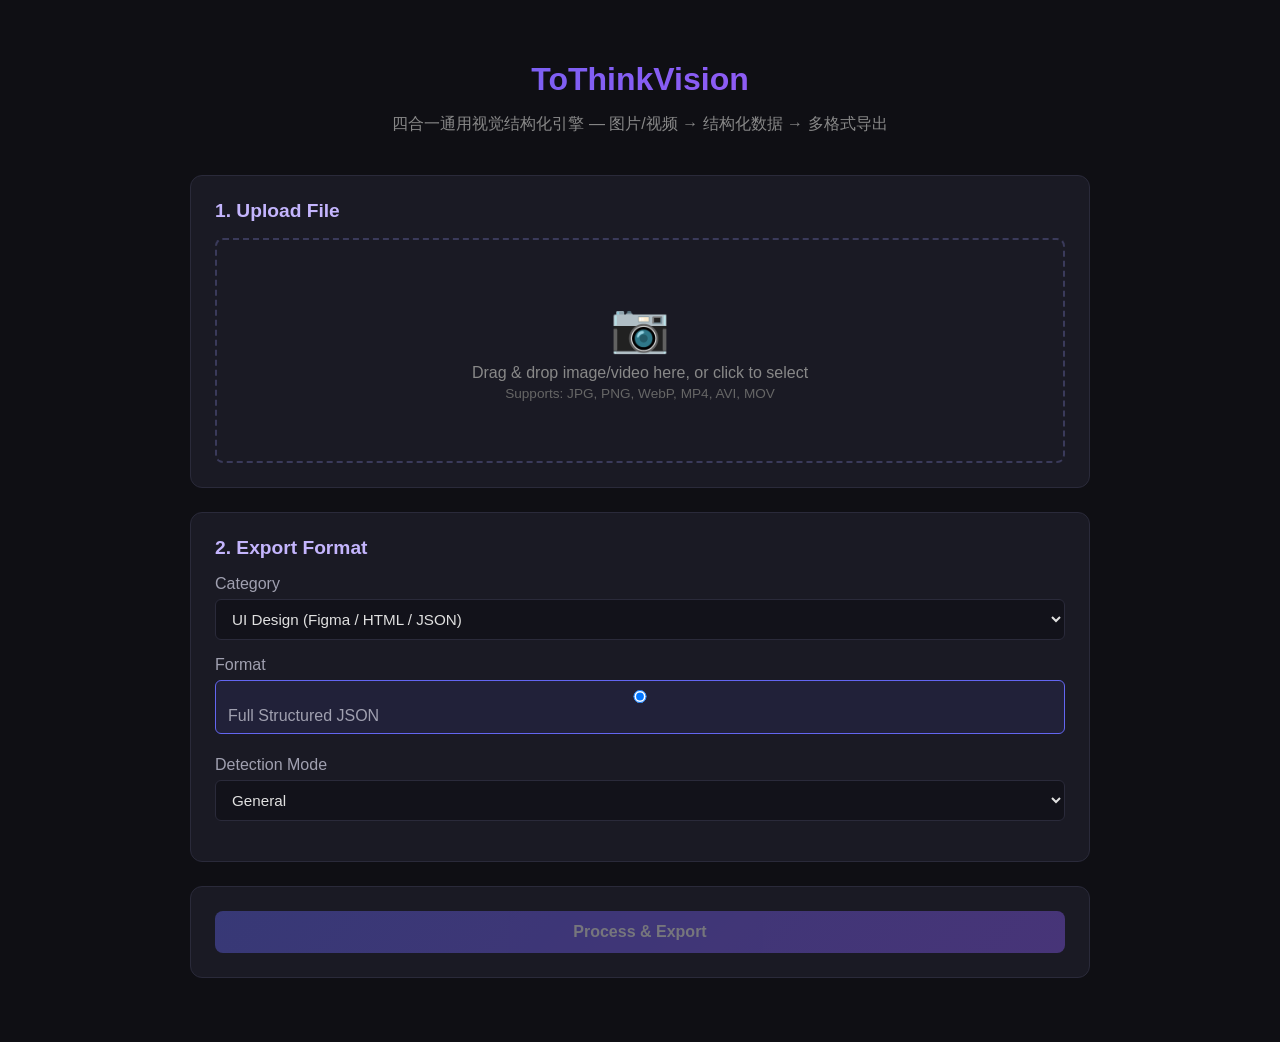
==== static/index.html @ 3fa17a68 "first commit" ====
<!DOCTYPE html>
<html lang="zh-CN">
<head>
  <meta charset="UTF-8">
  <meta name="viewport" content="width=device-width, initial-scale=1.0">
  <title>ToThinkVision — Universal Vision Structuring Engine</title>
  <link rel="stylesheet" href="/static/style.css">
</head>
<body>
  <div class="container">
    <h1>ToThinkVision</h1>
    <p class="subtitle">四合一通用视觉结构化引擎 — 图片/视频 → 结构化数据 → 多格式导出</p>

    <div class="card">
      <h2>1. Upload File</h2>
      <div class="upload-zone" id="uploadZone">
        <div class="icon">&#128247;</div>
        <p>Drag & drop image/video here, or click to select</p>
        <p style="font-size:0.85em;color:#666;margin-top:4px">Supports: JPG, PNG, WebP, MP4, AVI, MOV</p>
      </div>
      <input type="file" id="fileInput" accept="image/*,video/*">
      <div class="file-info" id="fileInfo">
        <span id="fileName"></span>
        <span id="fileSize" style="color:#888"></span>
      </div>
    </div>

    <div class="card">
      <h2>2. Export Format</h2>
      <div class="form-group">
        <label>Category</label>
        <select id="categorySelect">
          <option value="ui">UI Design (Figma / HTML / JSON)</option>
          <option value="game">Game Scene (Unity / UE / Collision)</option>
          <option value="video">Video Motion (AE / Trajectory / Markers)</option>
          <option value="embodied">Embodied AI (Robot / Pose / Action)</option>
          <option value="universal">Universal (Full JSON)</option>
        </select>
      </div>
      <div class="form-group">
        <label>Format</label>
        <div class="format-grid" id="formatGrid"></div>
      </div>
      <div class="form-group">
        <label>Detection Mode</label>
        <select id="modeSelect">
          <option value="general">General</option>
          <option value="ui">UI Mode</option>
          <option value="game">Game Mode</option>
          <option value="video">Video Mode</option>
          <option value="embodied">Embodied Mode</option>
        </select>
      </div>
    </div>

    <div class="card">
      <button class="btn btn-primary" id="processBtn" disabled>Process & Export</button>

      <div class="progress" id="progress">
        <div class="progress-bar"><div class="progress-bar-inner" id="progressBar"></div></div>
        <div class="progress-text" id="progressText">Processing...</div>
      </div>

      <div class="result" id="result">
        <div class="result-stats">
          <div class="stat"><div class="value" id="statObjects">0</div><div class="label">Objects</div></div>
          <div class="stat"><div class="value" id="statFrames">0</div><div class="label">Frames</div></div>
          <div class="stat"><div class="value" id="statTime">0s</div><div class="label">Processing Time</div></div>
        </div>
        <button class="btn btn-download" id="downloadBtn">Download Result</button>
      </div>

      <div class="error" id="error"></div>
    </div>
  </div>

<script>
const FORMAT_MAP = {
  ui: [
    { id: 'figma_json', label: 'Figma JSON' },
    { id: 'html_css', label: 'HTML/CSS' },
    { id: 'ui_json', label: 'UI JSON' },
  ],
  game: [
    { id: 'unity_json', label: 'Unity JSON' },
    { id: 'ue_json', label: 'UE JSON' },
    { id: 'collision_json', label: 'Collision Boxes' },
  ],
  video: [
    { id: 'ae_keyframes', label: 'AE Keyframes' },
    { id: 'video_trajectory', label: 'Trajectory CSV' },
    { id: 'pr_markers', label: 'PR Markers' },
  ],
  embodied: [
    { id: 'embodied_json', label: 'Embodied JSON' },
    { id: 'robot_action', label: 'Robot Actions' },
    { id: 'pose_csv', label: 'Pose CSV' },
  ],
  universal: [
    { id: 'full_json', label: 'Full Structured JSON' },
  ],
};

let selectedFile = null;
let selectedFormat = 'full_json';
let resultData = null;

// Format options
function renderFormats(category) {
  const grid = document.getElementById('formatGrid');
  const formats = FORMAT_MAP[category] || FORMAT_MAP.universal;
  grid.innerHTML = '';
  formats.forEach((fmt, i) => {
    const label = document.createElement('label');
    label.className = 'format-option' + (i === 0 ? ' selected' : '');
    label.innerHTML = `<input type="radio" name="format" value="${fmt.id}" ${i === 0 ? 'checked' : ''}> ${fmt.label}`;
    label.querySelector('input').addEventListener('change', () => {
      document.querySelectorAll('.format-option').forEach(el => el.classList.remove('selected'));
      label.classList.add('selected');
      selectedFormat = fmt.id;
    });
    grid.appendChild(label);
  });
  if (formats.length > 0) selectedFormat = formats[0].id;
}

document.getElementById('categorySelect').addEventListener('change', (e) => {
  renderFormats(e.target.value);
});
renderFormats('universal');

// File upload
const uploadZone = document.getElementById('uploadZone');
const fileInput = document.getElementById('fileInput');

uploadZone.addEventListener('click', () => fileInput.click());
uploadZone.addEventListener('dragover', (e) => { e.preventDefault(); uploadZone.classList.add('dragover'); });
uploadZone.addEventListener('dragleave', () => uploadZone.classList.remove('dragover'));
uploadZone.addEventListener('drop', (e) => {
  e.preventDefault();
  uploadZone.classList.remove('dragover');
  if (e.dataTransfer.files.length) handleFile(e.dataTransfer.files[0]);
});
fileInput.addEventListener('change', () => { if (fileInput.files.length) handleFile(fileInput.files[0]); });

function handleFile(file) {
  selectedFile = file;
  document.getElementById('fileName').textContent = file.name;
  document.getElementById('fileSize').textContent = formatSize(file.size);
  document.getElementById('fileInfo').classList.add('visible');
  document.getElementById('processBtn').disabled = false;
  hideError();
  hideResult();
}

function formatSize(bytes) {
  if (bytes < 1024) return bytes + ' B';
  if (bytes < 1024 * 1024) return (bytes / 1024).toFixed(1) + ' KB';
  return (bytes / (1024 * 1024)).toFixed(1) + ' MB';
}

// Process
document.getElementById('processBtn').addEventListener('click', async () => {
  if (!selectedFile) return;

  const btn = document.getElementById('processBtn');
  btn.disabled = true;
  showProgress('Uploading and processing...');
  hideError();
  hideResult();

  const formData = new FormData();
  formData.append('file', selectedFile);
  formData.append('export_format', selectedFormat);
  formData.append('mode', document.getElementById('modeSelect').value);

  try {
    const resp = await fetch('/api/process', { method: 'POST', body: formData });
    if (!resp.ok) {
      const err = await resp.json();
      throw new Error(err.detail || 'Processing failed');
    }
    resultData = await resp.json();
    showResult(resultData);
  } catch (err) {
    showError(err.message);
  } finally {
    btn.disabled = false;
    hideProgress();
  }
});

function showProgress(text) {
  const el = document.getElementById('progress');
  el.classList.add('visible');
  document.getElementById('progressText').textContent = text;
  document.getElementById('progressBar').style.width = '100%';
}
function hideProgress() {
  document.getElementById('progress').classList.remove('visible');
}

function showResult(data) {
  document.getElementById('statObjects').textContent = data.objects_found;
  document.getElementById('statFrames').textContent = data.frames_processed;
  document.getElementById('statTime').textContent = data.processing_time + 's';
  document.getElementById('result').classList.add('visible');
}
function hideResult() {
  document.getElementById('result').classList.remove('visible');
}

function showError(msg) {
  const el = document.getElementById('error');
  el.textContent = msg;
  el.classList.add('visible');
}
function hideError() {
  document.getElementById('error').classList.remove('visible');
}

// Download
document.getElementById('downloadBtn').addEventListener('click', async () => {
  if (!resultData) return;
  try {
    const resp = await fetch(`/api/download/${resultData.output_file}`);
    const blob = await resp.blob();
    const url = URL.createObjectURL(blob);
    const a = document.createElement('a');
    a.href = url;
    a.download = resultData.output_file;
    a.click();
    URL.revokeObjectURL(url);
  } catch (err) {
    showError('Download failed: ' + err.message);
  }
});
</script>
</body>
</html>
---- static/style.css ----
body {
  font-family: -apple-system, BlinkMacSystemFont, 'Segoe UI', Roboto, sans-serif;
  margin: 0;
  padding: 0;
  background: #0f0f14;
  color: #e0e0e0;
  min-height: 100vh;
}

.container {
  max-width: 900px;
  margin: 0 auto;
  padding: 40px 20px;
}

h1 {
  text-align: center;
  font-size: 2em;
  margin-bottom: 8px;
  background: linear-gradient(135deg, #6366f1, #a855f7);
  -webkit-background-clip: text;
  -webkit-text-fill-color: transparent;
}

.subtitle {
  text-align: center;
  color: #888;
  margin-bottom: 40px;
}

.card {
  background: #1a1a24;
  border: 1px solid #2a2a3a;
  border-radius: 12px;
  padding: 24px;
  margin-bottom: 24px;
}

.card h2 {
  margin-top: 0;
  font-size: 1.2em;
  color: #c4b5fd;
}

.upload-zone {
  border: 2px dashed #3a3a5a;
  border-radius: 8px;
  padding: 60px 20px;
  text-align: center;
  cursor: pointer;
  transition: border-color 0.2s, background 0.2s;
}

.upload-zone:hover, .upload-zone.dragover {
  border-color: #6366f1;
  background: rgba(99, 102, 241, 0.05);
}

.upload-zone p {
  margin: 8px 0 0;
  color: #888;
}

.upload-zone .icon {
  font-size: 3em;
  color: #6366f1;
}

#fileInput { display: none; }

.file-info {
  display: none;
  margin-top: 16px;
  padding: 12px;
  background: #12121a;
  border-radius: 6px;
  font-size: 0.9em;
}

.file-info.visible { display: flex; align-items: center; gap: 12px; }

.form-group {
  margin-bottom: 16px;
}

.form-group label {
  display: block;
  margin-bottom: 6px;
  font-weight: 500;
  color: #a0a0b0;
}

.form-group select, .form-group input {
  width: 100%;
  padding: 10px 12px;
  background: #12121a;
  border: 1px solid #2a2a3a;
  border-radius: 6px;
  color: #e0e0e0;
  font-size: 0.95em;
}

.form-group select:focus, .form-group input:focus {
  outline: none;
  border-color: #6366f1;
}

.btn {
  display: inline-flex;
  align-items: center;
  justify-content: center;
  padding: 12px 24px;
  border: none;
  border-radius: 8px;
  font-size: 1em;
  font-weight: 600;
  cursor: pointer;
  transition: background 0.2s;
  width: 100%;
}

.btn-primary {
  background: linear-gradient(135deg, #6366f1, #8b5cf6);
  color: white;
}

.btn-primary:hover { opacity: 0.9; }
.btn-primary:disabled { opacity: 0.4; cursor: not-allowed; }

.progress {
  display: none;
  margin-top: 16px;
}

.progress.visible { display: block; }

.progress-bar {
  height: 4px;
  background: #2a2a3a;
  border-radius: 2px;
  overflow: hidden;
}

.progress-bar-inner {
  height: 100%;
  width: 0%;
  background: linear-gradient(90deg, #6366f1, #a855f7);
  transition: width 0.3s;
  animation: pulse 1.5s ease-in-out infinite;
}

@keyframes pulse {
  0%, 100% { opacity: 1; }
  50% { opacity: 0.6; }
}

.progress-text {
  margin-top: 8px;
  font-size: 0.85em;
  color: #888;
  text-align: center;
}

.result {
  display: none;
  margin-top: 16px;
}

.result.visible { display: block; }

.result-stats {
  display: grid;
  grid-template-columns: repeat(auto-fit, minmax(140px, 1fr));
  gap: 12px;
  margin-bottom: 16px;
}

.stat {
  background: #12121a;
  padding: 12px;
  border-radius: 6px;
  text-align: center;
}

.stat .value {
  font-size: 1.5em;
  font-weight: 700;
  color: #a855f7;
}

.stat .label {
  font-size: 0.8em;
  color: #888;
  margin-top: 4px;
}

.btn-download {
  background: #059669;
  color: white;
}

.btn-download:hover { background: #047857; }

.error {
  display: none;
  margin-top: 16px;
  padding: 12px;
  background: #2d1215;
  border: 1px solid #6b2128;
  border-radius: 6px;
  color: #fca5a5;
}

.error.visible { display: block; }

.format-grid {
  display: grid;
  grid-template-columns: repeat(auto-fit, minmax(200px, 1fr));
  gap: 8px;
}

.format-option {
  display: flex;
  align-items: center;
  gap: 8px;
  padding: 8px 12px;
  background: #12121a;
  border: 1px solid #2a2a3a;
  border-radius: 6px;
  cursor: pointer;
  transition: border-color 0.2s;
}

.format-option:hover { border-color: #6366f1; }
.format-option input { margin: 0; }
.format-option.selected { border-color: #6366f1; background: rgba(99,102,241,0.1); }
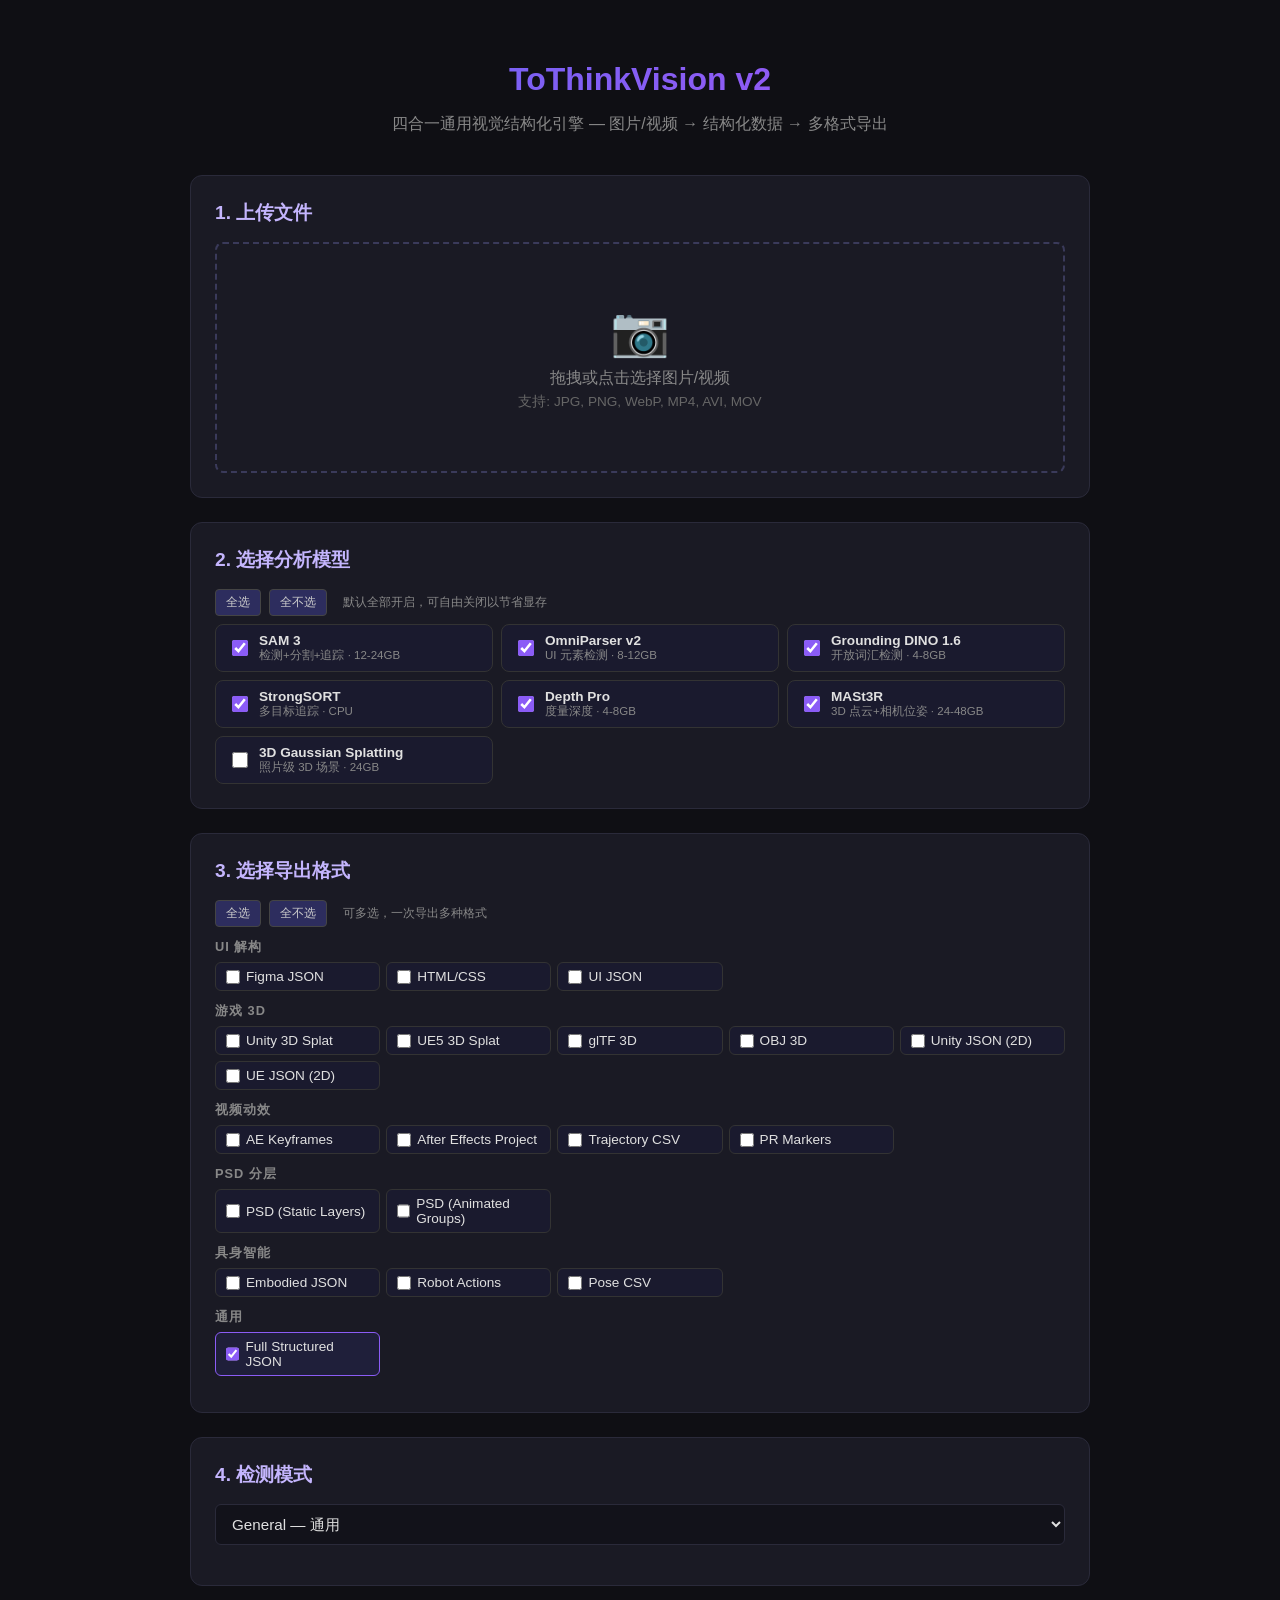
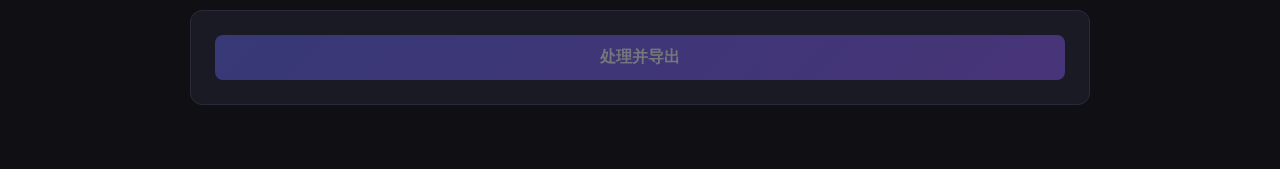
==== commit 589fa7ca: "sync" ====
--- a/static/index.html
+++ b/static/index.html
@@ -3,22 +3,44 @@
 <head>
   <meta charset="UTF-8">
   <meta name="viewport" content="width=device-width, initial-scale=1.0">
-  <title>ToThinkVision — Universal Vision Structuring Engine</title>
+  <title>ToThinkVision v2 — Universal Vision Structuring Engine</title>
   <link rel="stylesheet" href="/static/style.css">
+  <style>
+    .model-section { display: grid; grid-template-columns: repeat(auto-fill, minmax(220px, 1fr)); gap: 8px; margin-top: 8px; }
+    .model-toggle { display: flex; align-items: center; gap: 8px; padding: 8px 12px; background: #1a1a2e; border: 1px solid #333; border-radius: 8px; cursor: pointer; transition: border-color 0.2s; }
+    .model-toggle:hover { border-color: #666; }
+    .model-toggle input[type=checkbox] { accent-color: #8b5cf6; width: 16px; height: 16px; }
+    .model-toggle .model-info { flex: 1; }
+    .model-toggle .model-name { font-size: 0.85em; font-weight: 600; }
+    .model-toggle .model-desc { font-size: 0.72em; color: #888; }
+    .format-option { display: flex; align-items: center; gap: 6px; padding: 6px 10px; background: #1a1a2e; border: 1px solid #333; border-radius: 6px; cursor: pointer; transition: all 0.2s; font-size: 0.85em; }
+    .format-option:hover { border-color: #666; }
+    .format-option.selected { border-color: #8b5cf6; background: #1f1f3a; }
+    .format-option input[type=checkbox] { accent-color: #8b5cf6; width: 14px; height: 14px; }
+    .format-section { margin-bottom: 12px; }
+    .format-section h4 { margin: 0 0 6px; font-size: 0.8em; color: #888; text-transform: uppercase; letter-spacing: 1px; }
+    .format-section .format-grid { display: grid; grid-template-columns: repeat(auto-fill, minmax(160px, 1fr)); gap: 6px; }
+    .btn-all { padding: 4px 10px; font-size: 0.75em; background: #2d2d5e; border: 1px solid #444; border-radius: 4px; color: #ccc; cursor: pointer; }
+    .btn-all:hover { background: #3d3d7e; }
+    .export-list { margin-top: 12px; }
+    .export-item { display: flex; justify-content: space-between; align-items: center; padding: 6px 10px; background: #1a1a2e; border: 1px solid #333; border-radius: 6px; margin-bottom: 4px; }
+    .export-item a { color: #8b5cf6; text-decoration: none; font-size: 0.85em; }
+    .export-item a:hover { text-decoration: underline; }
+  </style>
 </head>
 <body>
   <div class="container">
-    <h1>ToThinkVision</h1>
+    <h1>ToThinkVision v2</h1>
     <p class="subtitle">四合一通用视觉结构化引擎 — 图片/视频 → 结构化数据 → 多格式导出</p>
 
     <div class="card">
-      <h2>1. Upload File</h2>
+      <h2>1. 上传文件</h2>
       <div class="upload-zone" id="uploadZone">
         <div class="icon">&#128247;</div>
-        <p>Drag & drop image/video here, or click to select</p>
-        <p style="font-size:0.85em;color:#666;margin-top:4px">Supports: JPG, PNG, WebP, MP4, AVI, MOV</p>
-      </div>
-      <input type="file" id="fileInput" accept="image/*,video/*">
+        <p>拖拽或点击选择图片/视频</p>
+        <p style="font-size:0.85em;color:#666;margin-top:4px">支持: JPG, PNG, WebP, MP4, AVI, MOV</p>
+      </div>
+      <input type="file" id="fileInput" accept="image/*,video/*" style="display:none">
       <div class="file-info" id="fileInfo">
         <span id="fileName"></span>
         <span id="fileSize" style="color:#888"></span>
@@ -26,48 +48,62 @@
     </div>
 
     <div class="card">
-      <h2>2. Export Format</h2>
+      <h2>2. 选择分析模型</h2>
+      <div style="display:flex;gap:8px;align-items:center;margin-bottom:8px">
+        <button class="btn-all" id="selectAllModels">全选</button>
+        <button class="btn-all" id="selectNoModels">全不选</button>
+        <span style="font-size:0.75em;color:#888;margin-left:8px">默认全部开启，可自由关闭以节省显存</span>
+      </div>
+      <div class="model-section" id="modelSection">
+        <label class="model-toggle"><input type="checkbox" checked data-model="enable_sam3"><div class="model-info"><div class="model-name">SAM 3</div><div class="model-desc">检测+分割+追踪 · 12-24GB</div></div></label>
+        <label class="model-toggle"><input type="checkbox" checked data-model="enable_omniparser"><div class="model-info"><div class="model-name">OmniParser v2</div><div class="model-desc">UI 元素检测 · 8-12GB</div></div></label>
+        <label class="model-toggle"><input type="checkbox" checked data-model="enable_grounding_dino"><div class="model-info"><div class="model-name">Grounding DINO 1.6</div><div class="model-desc">开放词汇检测 · 4-8GB</div></div></label>
+        <label class="model-toggle"><input type="checkbox" checked data-model="enable_strongsort"><div class="model-info"><div class="model-name">StrongSORT</div><div class="model-desc">多目标追踪 · CPU</div></div></label>
+        <label class="model-toggle"><input type="checkbox" checked data-model="enable_depth_pro"><div class="model-info"><div class="model-name">Depth Pro</div><div class="model-desc">度量深度 · 4-8GB</div></div></label>
+        <label class="model-toggle"><input type="checkbox" checked data-model="enable_mast3r"><div class="model-info"><div class="model-name">MASt3R</div><div class="model-desc">3D 点云+相机位姿 · 24-48GB</div></div></label>
+        <label class="model-toggle"><input type="checkbox" data-model="enable_gaussian_splatting"><div class="model-info"><div class="model-name">3D Gaussian Splatting</div><div class="model-desc">照片级 3D 场景 · 24GB</div></div></label>
+      </div>
+    </div>
+
+    <div class="card">
+      <h2>3. 选择导出格式</h2>
+      <div style="display:flex;gap:8px;align-items:center;margin-bottom:12px">
+        <button class="btn-all" id="selectAllFormats">全选</button>
+        <button class="btn-all" id="selectNoFormats">全不选</button>
+        <span style="font-size:0.75em;color:#888;margin-left:8px">可多选，一次导出多种格式</span>
+      </div>
+      <div id="formatsContainer"></div>
+    </div>
+
+    <div class="card">
+      <h2>4. 检测模式</h2>
       <div class="form-group">
-        <label>Category</label>
-        <select id="categorySelect">
-          <option value="ui">UI Design (Figma / HTML / JSON)</option>
-          <option value="game">Game Scene (Unity / UE / Collision)</option>
-          <option value="video">Video Motion (AE / Trajectory / Markers)</option>
-          <option value="embodied">Embodied AI (Robot / Pose / Action)</option>
-          <option value="universal">Universal (Full JSON)</option>
+        <select id="modeSelect">
+          <option value="general">General — 通用</option>
+          <option value="ui">UI — 界面设计</option>
+          <option value="game">Game — 游戏场景</option>
+          <option value="video">Video — 视频动效</option>
+          <option value="embodied">Embodied — 具身智能</option>
         </select>
       </div>
-      <div class="form-group">
-        <label>Format</label>
-        <div class="format-grid" id="formatGrid"></div>
-      </div>
-      <div class="form-group">
-        <label>Detection Mode</label>
-        <select id="modeSelect">
-          <option value="general">General</option>
-          <option value="ui">UI Mode</option>
-          <option value="game">Game Mode</option>
-          <option value="video">Video Mode</option>
-          <option value="embodied">Embodied Mode</option>
-        </select>
-      </div>
-    </div>
-
-    <div class="card">
-      <button class="btn btn-primary" id="processBtn" disabled>Process & Export</button>
+    </div>
+
+    <div class="card">
+      <button class="btn btn-primary" id="processBtn" disabled>处理并导出</button>
 
       <div class="progress" id="progress">
         <div class="progress-bar"><div class="progress-bar-inner" id="progressBar"></div></div>
-        <div class="progress-text" id="progressText">Processing...</div>
+        <div class="progress-text" id="progressText">处理中...</div>
       </div>
 
       <div class="result" id="result">
         <div class="result-stats">
-          <div class="stat"><div class="value" id="statObjects">0</div><div class="label">Objects</div></div>
-          <div class="stat"><div class="value" id="statFrames">0</div><div class="label">Frames</div></div>
-          <div class="stat"><div class="value" id="statTime">0s</div><div class="label">Processing Time</div></div>
+          <div class="stat"><div class="value" id="statObjects">0</div><div class="label">物体数</div></div>
+          <div class="stat"><div class="value" id="statFrames">0</div><div class="label">帧数</div></div>
+          <div class="stat"><div class="value" id="statTime">0s</div><div class="label">处理时间</div></div>
+          <div class="stat"><div class="value" id="statPoints">0</div><div class="label">点云数</div></div>
         </div>
-        <button class="btn btn-download" id="downloadBtn">Download Result</button>
+        <div id="exportList" class="export-list"></div>
       </div>
 
       <div class="error" id="error"></div>
@@ -75,21 +111,29 @@
   </div>
 
 <script>
-const FORMAT_MAP = {
+const ALL_FORMATS = {
   ui: [
     { id: 'figma_json', label: 'Figma JSON' },
     { id: 'html_css', label: 'HTML/CSS' },
     { id: 'ui_json', label: 'UI JSON' },
   ],
-  game: [
-    { id: 'unity_json', label: 'Unity JSON' },
-    { id: 'ue_json', label: 'UE JSON' },
-    { id: 'collision_json', label: 'Collision Boxes' },
+  game_3d: [
+    { id: 'unity_splat', label: 'Unity 3D Splat' },
+    { id: 'ue_splat', label: 'UE5 3D Splat' },
+    { id: 'gltf', label: 'glTF 3D' },
+    { id: 'obj_3d', label: 'OBJ 3D' },
+    { id: 'unity_json', label: 'Unity JSON (2D)' },
+    { id: 'ue_json', label: 'UE JSON (2D)' },
   ],
   video: [
     { id: 'ae_keyframes', label: 'AE Keyframes' },
+    { id: 'ae_project', label: 'After Effects Project' },
     { id: 'video_trajectory', label: 'Trajectory CSV' },
     { id: 'pr_markers', label: 'PR Markers' },
+  ],
+  psd: [
+    { id: 'psd_static', label: 'PSD (Static Layers)' },
+    { id: 'psd_animated', label: 'PSD (Animated Groups)' },
   ],
   embodied: [
     { id: 'embodied_json', label: 'Embodied JSON' },
@@ -102,32 +146,53 @@
 };
 
 let selectedFile = null;
-let selectedFormat = 'full_json';
+let selectedFormats = new Set(['full_json']);
 let resultData = null;
 
-// Format options
-function renderFormats(category) {
-  const grid = document.getElementById('formatGrid');
-  const formats = FORMAT_MAP[category] || FORMAT_MAP.universal;
-  grid.innerHTML = '';
-  formats.forEach((fmt, i) => {
-    const label = document.createElement('label');
-    label.className = 'format-option' + (i === 0 ? ' selected' : '');
-    label.innerHTML = `<input type="radio" name="format" value="${fmt.id}" ${i === 0 ? 'checked' : ''}> ${fmt.label}`;
-    label.querySelector('input').addEventListener('change', () => {
-      document.querySelectorAll('.format-option').forEach(el => el.classList.remove('selected'));
-      label.classList.add('selected');
-      selectedFormat = fmt.id;
+function renderAllFormats() {
+  const container = document.getElementById('formatsContainer');
+  container.innerHTML = '';
+  for (const [section, formats] of Object.entries(ALL_FORMATS)) {
+    const sec = document.createElement('div');
+    sec.className = 'format-section';
+    const h4 = document.createElement('h4');
+    const labels = { ui: 'UI 解构', game_3d: '游戏 3D', video: '视频动效', psd: 'PSD 分层', embodied: '具身智能', universal: '通用' };
+    h4.textContent = labels[section] || section;
+    sec.appendChild(h4);
+    const grid = document.createElement('div');
+    grid.className = 'format-grid';
+    formats.forEach(fmt => {
+      const label = document.createElement('label');
+      label.className = 'format-option' + (selectedFormats.has(fmt.id) ? ' selected' : '');
+      label.innerHTML = `<input type="checkbox" data-format="${fmt.id}" ${selectedFormats.has(fmt.id) ? 'checked' : ''}> ${fmt.label}`;
+      const cb = label.querySelector('input');
+      cb.addEventListener('change', () => {
+        if (cb.checked) selectedFormats.add(fmt.id); else selectedFormats.delete(fmt.id);
+        label.classList.toggle('selected', cb.checked);
+      });
+      grid.appendChild(label);
     });
-    grid.appendChild(label);
-  });
-  if (formats.length > 0) selectedFormat = formats[0].id;
-}
-
-document.getElementById('categorySelect').addEventListener('change', (e) => {
-  renderFormats(e.target.value);
-});
-renderFormats('universal');
+    sec.appendChild(grid);
+    container.appendChild(sec);
+  }
+}
+renderAllFormats();
+
+document.getElementById('selectAllFormats').addEventListener('click', () => {
+  for (const formats of Object.values(ALL_FORMATS)) formats.forEach(f => selectedFormats.add(f.id));
+  renderAllFormats();
+});
+document.getElementById('selectNoFormats').addEventListener('click', () => {
+  selectedFormats.clear();
+  renderAllFormats();
+});
+
+document.getElementById('selectAllModels').addEventListener('click', () => {
+  document.querySelectorAll('#modelSection input[type=checkbox]').forEach(cb => cb.checked = true);
+});
+document.getElementById('selectNoModels').addEventListener('click', () => {
+  document.querySelectorAll('#modelSection input[type=checkbox]').forEach(cb => cb.checked = false);
+});
 
 // File upload
 const uploadZone = document.getElementById('uploadZone');
@@ -162,17 +227,23 @@
 // Process
 document.getElementById('processBtn').addEventListener('click', async () => {
   if (!selectedFile) return;
+  if (selectedFormats.size === 0) { showError('请至少选择一种导出格式'); return; }
 
   const btn = document.getElementById('processBtn');
   btn.disabled = true;
-  showProgress('Uploading and processing...');
+  showProgress('上传并处理中...');
   hideError();
   hideResult();
 
   const formData = new FormData();
   formData.append('file', selectedFile);
-  formData.append('export_format', selectedFormat);
+  formData.append('export_formats', JSON.stringify([...selectedFormats]));
   formData.append('mode', document.getElementById('modeSelect').value);
+
+  // Model toggles
+  document.querySelectorAll('#modelSection input[type=checkbox]').forEach(cb => {
+    formData.append(cb.dataset.model, cb.checked);
+  });
 
   try {
     const resp = await fetch('/api/process', { method: 'POST', body: formData });
@@ -204,10 +275,24 @@
   document.getElementById('statObjects').textContent = data.objects_found;
   document.getElementById('statFrames').textContent = data.frames_processed;
   document.getElementById('statTime').textContent = data.processing_time + 's';
+  document.getElementById('statPoints').textContent = data.point_cloud_points || 0;
   document.getElementById('result').classList.add('visible');
+
+  // Show export file list with download links
+  const list = document.getElementById('exportList');
+  list.innerHTML = '';
+  if (data.exports && data.exports.length > 0) {
+    data.exports.forEach(exp => {
+      const item = document.createElement('div');
+      item.className = 'export-item';
+      item.innerHTML = `<span>${exp.format}</span><a href="/api/download/${exp.output_file}" download>下载 ${exp.output_file}</a>`;
+      list.appendChild(item);
+    });
+  }
 }
 function hideResult() {
   document.getElementById('result').classList.remove('visible');
+  document.getElementById('exportList').innerHTML = '';
 }
 
 function showError(msg) {
@@ -218,23 +303,6 @@
 function hideError() {
   document.getElementById('error').classList.remove('visible');
 }
-
-// Download
-document.getElementById('downloadBtn').addEventListener('click', async () => {
-  if (!resultData) return;
-  try {
-    const resp = await fetch(`/api/download/${resultData.output_file}`);
-    const blob = await resp.blob();
-    const url = URL.createObjectURL(blob);
-    const a = document.createElement('a');
-    a.href = url;
-    a.download = resultData.output_file;
-    a.click();
-    URL.revokeObjectURL(url);
-  } catch (err) {
-    showError('Download failed: ' + err.message);
-  }
-});
 </script>
 </body>
 </html>
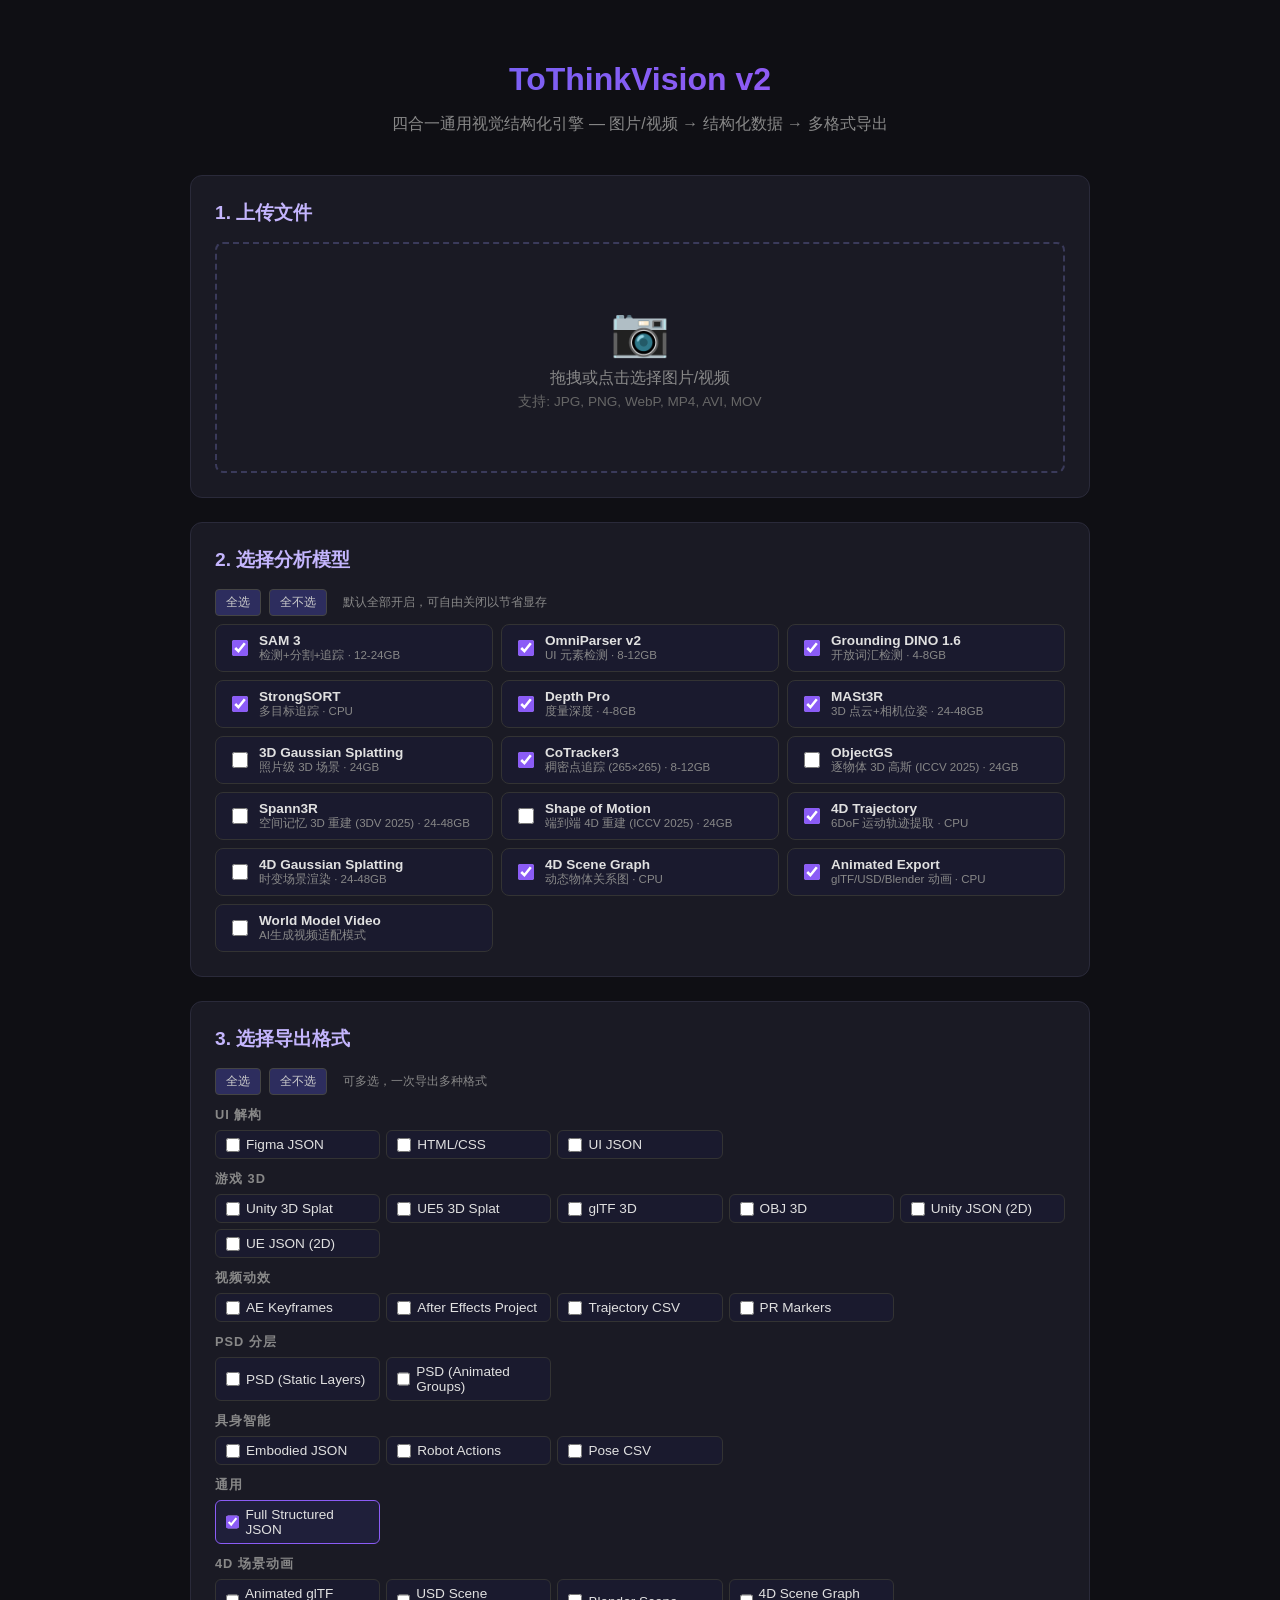
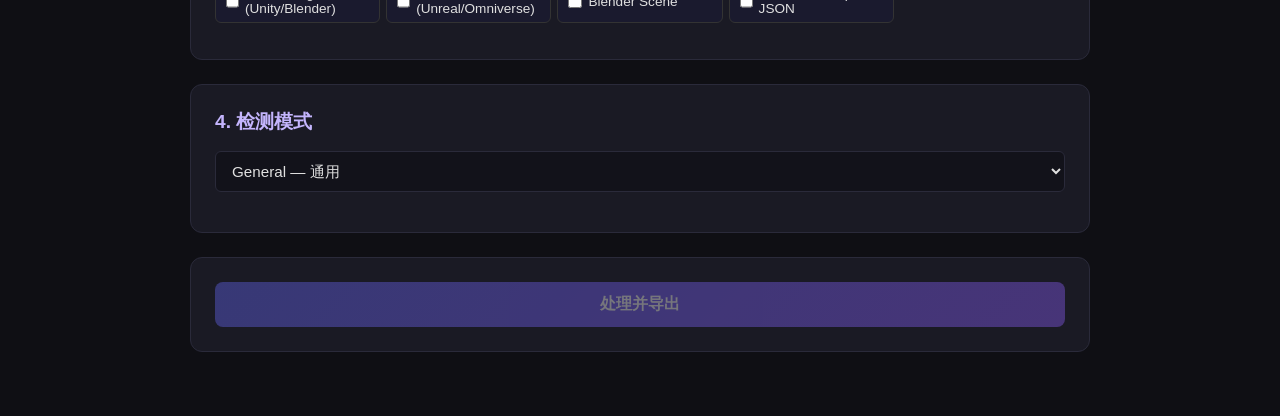
==== commit d15ef254: "sync" ====
--- a/static/index.html
+++ b/static/index.html
@@ -62,6 +62,15 @@
         <label class="model-toggle"><input type="checkbox" checked data-model="enable_depth_pro"><div class="model-info"><div class="model-name">Depth Pro</div><div class="model-desc">度量深度 · 4-8GB</div></div></label>
         <label class="model-toggle"><input type="checkbox" checked data-model="enable_mast3r"><div class="model-info"><div class="model-name">MASt3R</div><div class="model-desc">3D 点云+相机位姿 · 24-48GB</div></div></label>
         <label class="model-toggle"><input type="checkbox" data-model="enable_gaussian_splatting"><div class="model-info"><div class="model-name">3D Gaussian Splatting</div><div class="model-desc">照片级 3D 场景 · 24GB</div></div></label>
+        <label class="model-toggle"><input type="checkbox" checked data-model="enable_cotracker3"><div class="model-info"><div class="model-name">CoTracker3</div><div class="model-desc">稠密点追踪 (265×265) · 8-12GB</div></div></label>
+        <label class="model-toggle"><input type="checkbox" data-model="enable_objectgs"><div class="model-info"><div class="model-name">ObjectGS</div><div class="model-desc">逐物体 3D 高斯 (ICCV 2025) · 24GB</div></div></label>
+        <label class="model-toggle"><input type="checkbox" data-model="enable_spann3r"><div class="model-info"><div class="model-name">Spann3R</div><div class="model-desc">空间记忆 3D 重建 (3DV 2025) · 24-48GB</div></div></label>
+        <label class="model-toggle"><input type="checkbox" data-model="enable_shape_of_motion"><div class="model-info"><div class="model-name">Shape of Motion</div><div class="model-desc">端到端 4D 重建 (ICCV 2025) · 24GB</div></div></label>
+        <label class="model-toggle"><input type="checkbox" checked data-model="enable_4d_trajectory"><div class="model-info"><div class="model-name">4D Trajectory</div><div class="model-desc">6DoF 运动轨迹提取 · CPU</div></div></label>
+        <label class="model-toggle"><input type="checkbox" data-model="enable_4dgs"><div class="model-info"><div class="model-name">4D Gaussian Splatting</div><div class="model-desc">时变场景渲染 · 24-48GB</div></div></label>
+        <label class="model-toggle"><input type="checkbox" checked data-model="enable_scene_graph"><div class="model-info"><div class="model-name">4D Scene Graph</div><div class="model-desc">动态物体关系图 · CPU</div></div></label>
+        <label class="model-toggle"><input type="checkbox" checked data-model="enable_animated_export"><div class="model-info"><div class="model-name">Animated Export</div><div class="model-desc">glTF/USD/Blender 动画 · CPU</div></div></label>
+        <label class="model-toggle"><input type="checkbox" data-model="is_world_model_video"><div class="model-info"><div class="model-name">World Model Video</div><div class="model-desc">AI生成视频适配模式</div></div></label>
       </div>
     </div>
 
@@ -143,6 +152,12 @@
   universal: [
     { id: 'full_json', label: 'Full Structured JSON' },
   ],
+  scene_4d: [
+    { id: 'animated_gltf', label: 'Animated glTF (Unity/Blender)' },
+    { id: 'usd_scene', label: 'USD Scene (Unreal/Omniverse)' },
+    { id: 'blender_scene', label: 'Blender Scene' },
+    { id: 'scene_graph_json', label: '4D Scene Graph JSON' },
+  ],
 };
 
 let selectedFile = null;
@@ -156,7 +171,7 @@
     const sec = document.createElement('div');
     sec.className = 'format-section';
     const h4 = document.createElement('h4');
-    const labels = { ui: 'UI 解构', game_3d: '游戏 3D', video: '视频动效', psd: 'PSD 分层', embodied: '具身智能', universal: '通用' };
+    const labels = { ui: 'UI 解构', game_3d: '游戏 3D', video: '视频动效', psd: 'PSD 分层', embodied: '具身智能', universal: '通用', scene_4d: '4D 场景动画' };
     h4.textContent = labels[section] || section;
     sec.appendChild(h4);
     const grid = document.createElement('div');
